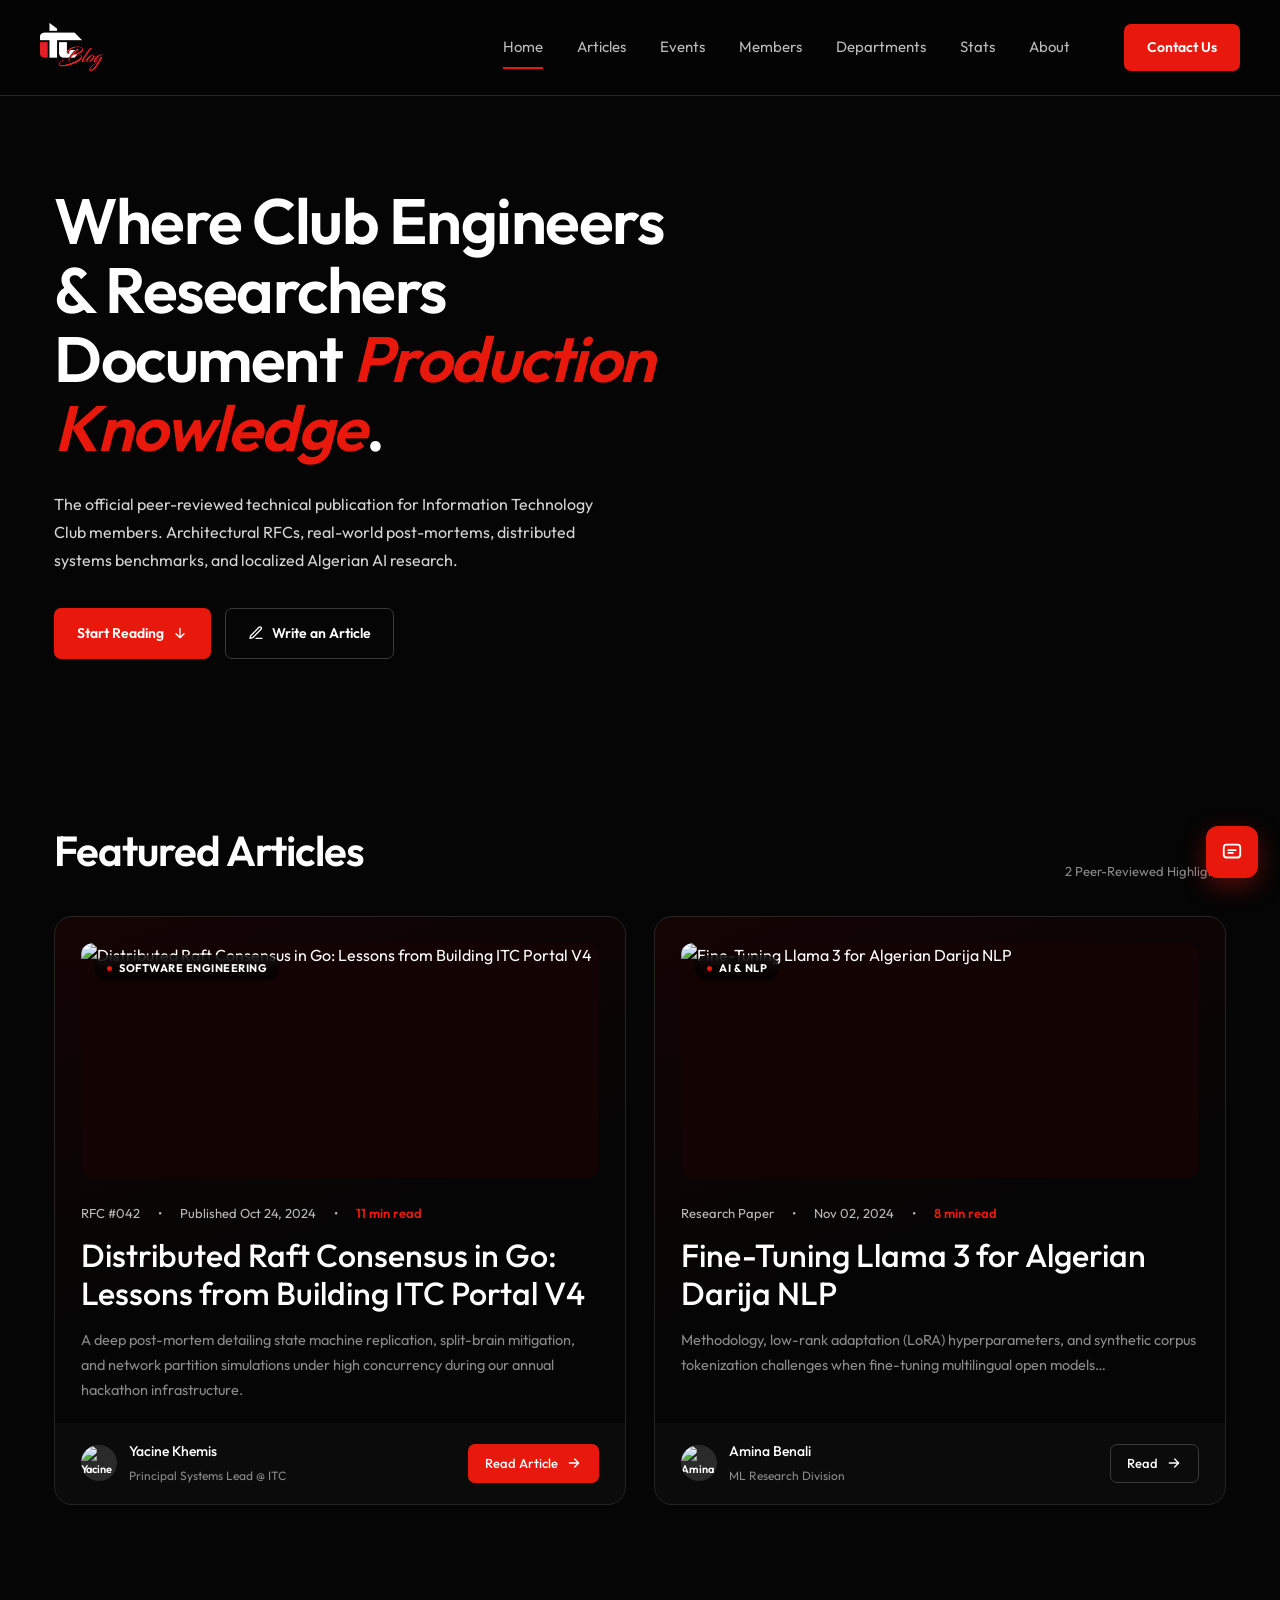
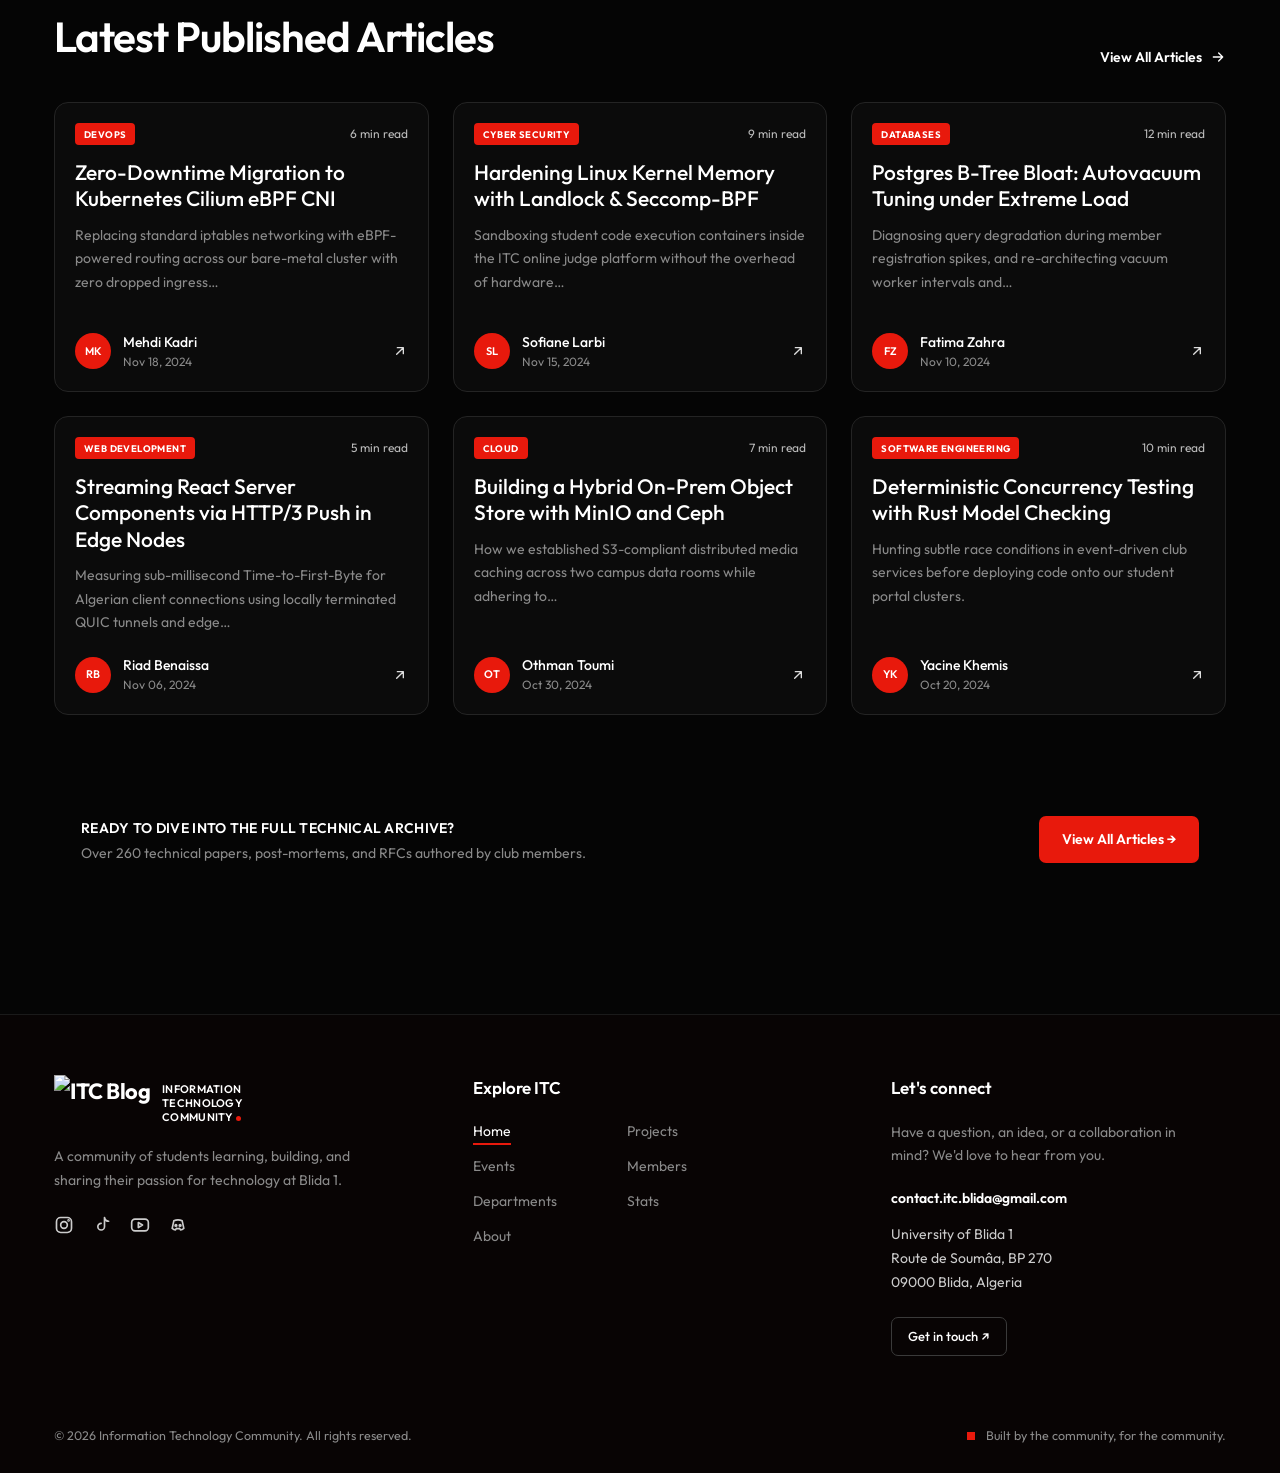
==== index.html @ bb63dd3d "first commit" ====
<!DOCTYPE html>
<html lang="en">
<head>
  <meta charset="UTF-8">
  <meta name="viewport" content="width=device-width, initial-scale=1">
  <title>ITC Blog </title>
  <link rel="preconnect" href="https://fonts.googleapis.com">
  <link rel="preconnect" href="https://fonts.gstatic.com" crossorigin>
  <link href="https://fonts.googleapis.com/css2?family=Outfit:wght@300;400;500;600;700&display=swap" rel="stylesheet">
  <link rel="icon" href="Logo.png">
  <link rel="stylesheet" href="main.css">
</head>
<body>

<header class="nav" id="nav">
  <a href="#home" class="logo"><img src="Logo.png" alt="ITC Blog"></a>
  <button class="burger" id="burger" aria-label="Toggle menu" aria-expanded="false"><i></i><i></i><i></i></button>
  <nav class="links" id="links">
    <a href="#home" class="active">Home</a>
    <a href="articles.html">Articles</a>
    <a href="#">Events</a>
    <a href="#">Members</a>
    <a href="#">Departments</a>
    <a href="#">Stats</a>
    <a href="#footer">About</a>
    <a href="#footer" class="btn btn-red nav-cta">Contact Us</a>
  </nav>
</header>

<main id="home">
  <section class="hero">
    <h1>Where Club Engineers &amp; Researchers Document <em>Production Knowledge</em>.</h1>
    <p>The official peer-reviewed technical publication for Information Technology Club members. Architectural RFCs, real-world post-mortems, distributed systems benchmarks, and localized Algerian AI research.</p>
    <div class="actions">
      <a href="#featured" class="btn btn-red">Start Reading <svg viewBox="0 0 24 24"><path d="M12 5v14M6 13l6 6 6-6"/></svg></a>
      <a href="#" class="btn btn-ghost"><svg viewBox="0 0 24 24"><path d="M12 20h9M16.5 3.5a2.1 2.1 0 013 3L7 19l-4 1 1-4z"/></svg> Write an Article</a>
    </div>
  </section>

  <section class="section" id="featured">
    <div class="section-head">
      <h2>Featured Articles</h2>
      <span class="muted small">2 Peer-Reviewed Highlights</span>
    </div>
    <div class="featured-grid" id="featuredGrid"></div>
  </section>

  <section class="section" id="latest">
    <div class="section-head">
      <h2>Latest Published Articles</h2>
      <a href="articles.html" class="view-all">View All Articles <svg viewBox="0 0 24 24"><path d="M5 12h14M13 6l6 6-6 6"/></svg></a>
    </div>
    <div class="grid" id="latestGrid"></div>

    <div class="cta-bar">
      <div>
        <strong>READY TO DIVE INTO THE FULL TECHNICAL ARCHIVE?</strong>
        <p class="muted">Over 260 technical papers, post-mortems, and RFCs authored by club members.</p>
      </div>
      <a href="articles.html" class="btn btn-red">View All Articles →</a>
    </div>
  </section>
</main>

<footer class="footer" id="footer">
  <div class="footer-grid">
    <div>
      <div class="brand">
        <a href="#home" class="logo"><img src="logo.png" alt="ITC Blog"></a>
        <div class="brand-name">
          INFORMATION<br>
          TECHNOLOGY<br>
          COMMUNITY<i class="dot"></i>
        </div>
      </div>
      <p class="muted">A community of students learning, building, and sharing their passion for technology at Blida 1.</p>
      <div class="socials">
        <a href="#" aria-label="Instagram"><svg viewBox="0 0 24 24"><rect x="3" y="3" width="18" height="18" rx="5"/><circle cx="12" cy="12" r="4"/><circle cx="17.5" cy="6.5" r=".6"/></svg></a>
        <a href="#" aria-label="TikTok"><svg viewBox="0 0 24 24"><path d="M15 3v11a4 4 0 11-4-4M15 3c.5 3 2.5 4.5 5 4.5"/></svg></a>
        <a href="#" aria-label="YouTube"><svg viewBox="0 0 24 24"><rect x="2" y="5" width="20" height="14" rx="4"/><path d="M10 9l5 3-5 3z"/></svg></a>
        <a href="#" aria-label="Discord"><svg viewBox="0 0 24 24"><path d="M7 7c3-1.5 7-1.5 10 0l2 9c-2 1.5-4 2-4 2l-1-2c-1 .3-3 .3-4 0l-1 2s-2-.5-4-2z"/><circle cx="9.5" cy="12.5" r="1"/><circle cx="14.5" cy="12.5" r="1"/></svg></a>
      </div>
    </div>
    <div>
      <h4>Explore ITC</h4>
      <div class="two-col">
        <ul><li><a href="#home" class="on">Home</a></li><li><a href="#">Events</a></li><li><a href="#">Departments</a></li><li><a href="#">About</a></li></ul>
        <ul><li><a href="#">Projects</a></li><li><a href="#">Members</a></li><li><a href="#">Stats</a></li></ul>
      </div>
    </div>
    <div>
      <h4>Let's connect</h4>
      <p class="muted">Have a question, an idea, or a collaboration in mind? We'd love to hear from you.</p>
      <a class="mail" href="mailto:contact.itc.blida@gmail.com">contact.itc.blida@gmail.com</a>
      <address>University of Blida 1<br>Route de Soumâa, BP 270<br>09000 Blida, Algeria</address>
      <a href="mailto:contact.itc.blida@gmail.com" class="btn btn-ghost sm">Get in touch ↗</a>
    </div>
  </div>
  <div class="footer-bottom">
    <span>© <span id="year">2026</span> Information Technology Community. All rights reserved.</span>
    <span><i class="sq"></i> Built by the community, for the community.</span>
  </div>
</footer>

<button class="chat-fab" aria-label="Open chat"><svg viewBox="0 0 24 24"><rect x="3" y="4" width="18" height="14" rx="3"/><path d="M8 10h8M8 13h5"/></svg></button>

<script src="script.js"></script>
</body>
</html>
---- main.css ----
:root{
  --bg:#050505; --card:#0b0b0b; --line:#242424; --text:#fff;
  --muted:#8a8a8a; --red:#e8190c; --red-dark:#b01208;
  --max:1280px; --pad:clamp(20px,5vw,54px);
}

*{
  box-sizing:border-box;
  margin:0;padding:0
}

html{
  scroll-behavior:smooth;
  scroll-padding-top:80px
}

body{
  background:var(--bg);
  color:var(--text);
  font-family:'Outfit',system-ui,sans-serif;
  line-height:1.5;-webkit-font-smoothing:antialiased
}

a{
  color:inherit;
  text-decoration:none
}

ul{
  list-style:none
}

svg{
  width:16px;
  height:16px;
  fill:none;
  stroke:currentColor;
  stroke-width:2;
  stroke-linecap:round;
  stroke-linejoin:round;
  flex:none
}

.muted{
  color:var(--muted)
}

.small{
  font-size:13px
}

:focus-visible{
  outline:2px solid var(--red);
  outline-offset:3px
}

/* Nav */
.nav{
  position:sticky;
  top:0;
  z-index:50;
  display:flex;
  align-items:center;
  justify-content:space-between;
  padding:14px 40px;
  background:rgba(5,5,5,.9);
  backdrop-filter:blur(10px);
  border-bottom:1px solid var(--line)
}

.logo{
  font-weight:700;
  font-size:22px;
  letter-spacing:-.5px
}

.logo span{
  color:var(--red);
  font-style:italic;
  font-weight:500;
  font-size:.8em;
  margin-left:2px
}

.links{
  display:flex;
  align-items:center;
  gap:34px;
  font-size:15px;
  color:#bbb
}

.links a:not(.btn){
  position:relative;
  padding:22px 0;
  transition:color .2s}

.links a:not(.btn):hover,
.links a
.active{color:#fff}
.links a.active::after{
  content:"";
  position:absolute;
  left:0;
  right:0;
  bottom:12px;
  height:2px;
  background:var(--red)
}

.nav-cta{margin-left:20px}

.burger{
  display:none;
  background:none;
  border:0;
  cursor:pointer;
  width:32px;
  height:32px;
  flex-direction:column;
  justify-content:center;
  gap:6px
}

.burger i{
  display:block;
  height:2px;
  background:#fff;
  transition:.25s
}

.burger[aria-expanded=true] i:nth-child(1){
  transform:translateY(8px) rotate(45deg)
}

.burger[aria-expanded=true] i:nth-child(2){
  opacity:0
}

.burger[aria-expanded=true] i:nth-child(3){
  transform:translateY(-8px) rotate(-45deg)
}

/* Buttons */
.btn{
  display:inline-flex;
  align-items:center;
  gap:8px;
  padding:12px 22px;
  border-radius:7px;
  font-size:14px;
  font-weight:600;
  border:1px solid transparent;
  cursor:pointer;
  transition:background .2s,border-color .2s
}

.btn-red{
  background:var(--red);
  color:#fff
}

.btn-red:hover{background:var(--red-dark)}

.btn-ghost{
  border-color:#3a3a3a;
  color:#fff;
  background:transparent
}

.btn-ghost:hover{border-color:#777}

.btn.sm{
  padding:9px 16px;
  font-weight:500;
  font-size:13px
}

/* Hero */
.hero,.section{
  max-width:var(--max);
  margin:0 auto;
  padding-left:var(--pad);
  padding-right:var(--pad)
}

.hero{
  padding-top:90px;
  padding-bottom:110px
}

.hero h1{
  font-size:clamp(38px,6vw,64px);
  line-height:1.08;
  font-weight:600;
  letter-spacing:-1.5px;
  max-width:640px
}
.hero h1 em{
  color:var(--red);
  font-style:italic
}
.hero p{
  margin-top:28px;
  max-width:560px;
  color:#d4d4d4;
  font-size:16px;
  line-height:1.75
}
.actions{
  display:flex;
  flex-wrap:wrap;
  gap:14px;
  margin-top:34px
}
.actions .btn{
  padding:14px 22px
}

/* Sections */
.section{
  padding-top:50px;
  padding-bottom:50px
}
.section-head{
  display:flex;
  align-items:flex-end;
  justify-content:space-between;
  margin-bottom:34px;
  gap:16px
}
.section-head h2{
  font-size:clamp(30px,4vw,42px);
  font-weight:600;
  letter-spacing:-1px
}
.view-all{
  display:inline-flex;
  gap:8px;
  align-items:center;
  font-size:14px;
  font-weight:600
}
.view-all:hover{
  color:var(--red)
}

/* Featured */
.featured-grid{
  display:grid;
  grid-template-columns:1fr 1fr;gap:28px
}
.f-card{
  display:flex;
  flex-direction:column;
  border:1px solid var(--line);
  border-radius:18px;
  overflow:hidden;
  background:linear-gradient(160deg,#150404 0%,#050505 55%)
}
.f-body{
  padding:26px 26px 20px;
  flex:1
}
.f-img{
  position:relative;
  aspect-ratio:2.2/1;
  border-radius:12px;
  overflow:hidden;
  margin-bottom:26px;
  background:#140303
}
.f-img img{
  width:100%;
  height:100%;
  object-fit:cover;
  display:block
}
.f-img .ph{
  position:absolute;
  inset:0;background:
  radial-gradient(circle at 30% 40%,rgba(232,25,12,.55),transparent 45%),
  radial-gradient(circle at 70% 60%,rgba(232,25,12,.35),transparent 50%),
  repeating-linear-gradient(90deg,rgba(255,255,255,.04) 0 2px,transparent 2px 22px)
}
.tag{
  position:absolute;
  top:12px;
  left:14px;
  display:inline-flex;
  align-items:center;
  gap:7px;
  padding:5px 12px;
  border-radius:99px;
  background:rgba(0,0,0,.65);
  font-size:11px;
  font-weight:700;
  letter-spacing:.5px;
  text-transform:uppercase;
  backdrop-filter:blur(6px)
}

.tag::before{
  content:"";
  width:5px;
  height:5px;
  border-radius:50%;
  background:var(--red)
}

.f-meta{
  display:flex;
  gap:18px;
  font-size:13px;
  color:#bbb;
  margin-bottom:12px;
  align-items:center
}
.f-meta .rt,.rt{color:var(--red);font-weight:600}
.f-card h3{
  font-size:clamp(24px,2.6vw,32px);
  line-height:1.2;
  font-weight:500;
  margin-bottom:14px
}
.f-card p{
  color:var(--muted);
  font-size:14.5px;
  line-height:1.75
}
.f-foot{
  display:flex;
  align-items:center;
  justify-content:space-between;
  padding:18px 26px;
  background:rgba(255,255,255,.025)
}
.author{
  display:flex;
  align-items:center;
  gap:12px
}
.avatar{
  width:36px;
  height:36px;
  border-radius:50%;
  background:#2a2a2a;
  display:grid;
  place-items:center;
  font-size:11px;
  font-weight:600;
  flex:none
}
.avatar.red{background:var(--red)}
.author b{
  display:block;
  font-weight:500;
  font-size:14px
}
.author small{color:var(--muted);font-size:12px}

/* Latest grid */
.grid{
  display:grid;
  grid-template-columns:repeat(3,1fr);
  gap:24px
}
.card{
  display:flex;
  flex-direction:column;
  padding:20px;
  min-height:290px;
  border:1px solid var(--line);
  border-radius:14px;
  background:var(--card);
  transition:border-color .2s,transform .2s
}
.card:hover{
  border-color:#5a1511;
  transform:translateY(-3px)
}
.card-top{
  display:flex;
  justify-content:space-between;
  align-items:center;
  margin-bottom:14px;
  font-size:12px;
  color:#bbb
}
.chip{
  background:var(--red);
  color:#fff;
  font-size:9.5px;
  font-weight:700;
  letter-spacing:.4px;
  text-transform:uppercase;
  padding:4px 9px;
  border-radius:4px
}
.card h3{
  font-size:21px;
  line-height:1.25;
  font-weight:500;
  margin-bottom:12px
}
.card p{
  color:var(--muted);
  font-size:14px;
  line-height:1.7;
  flex:1
}
.card-foot{
  display:flex;
  align-items:center;
  justify-content:space-between;
  margin-top:20px
}
.card-foot small{color:var(--muted);font-size:12px;display:block}
.card-foot svg{color:#ddd}

/* CTA bar */
.cta-bar{
  display:flex;
  align-items:center;
  justify-content:space-between;
  gap:20px;
  flex-wrap:wrap;
  padding:30px 27px;
  margin-top:70px;
  margin-bottom:30px
}
.cta-bar strong{
  font-size:14px;
  font-weight:600;
  letter-spacing:.3px
}
.cta-bar p{
  font-size:14px;
  margin-top:4px
}

/* Footer */
.footer{
  background:#080404;
  border-top:1px solid #1a1a1a;
  padding:60px var(--pad) 28px;
  margin-top:40px
}
.footer-grid{
  max-width:var(--max);
  margin:0 auto;
  display:grid;
  grid-template-columns:1.1fr 1.1fr 1fr;
  gap:50px
}
.footer p{
  font-size:14px;
  line-height:1.7;
  margin-top:14px;
  max-width:320px
}
.footer h4{
  font-size:17px;
  font-weight:600;
  margin-bottom:20px
}
.two-col{
  display:flex;
  gap:70px
}
.two-col li{
  margin-bottom:14px;
  font-size:14px;
  color:var(--muted)
}
.two-col a:hover,.two-col a.on{
  color:#fff
}
.two-col a.on{
  border-bottom:2px solid var(--red);
  padding-bottom:3px
}
.socials{
  display:flex;
  gap:18px;
  margin-top:22px;
  color:#ccc
}
.socials svg{
  width:20px;
  height:20px
}
.socials a:hover{color:var(--red)}
.mail{
  display:block;
  margin:20px 0 14px;
  font-weight:600;
  font-size:14px
}
address{
  font-style:normal;
  color:#ccc;
  font-size:14px;
  line-height:1.7;
  margin-bottom:22px
}
.footer-bottom{
  max-width:var(--max);
  margin:70px auto 0;
  display:flex;
  justify-content:space-between;
  flex-wrap:wrap;
  gap:10px;
  font-size:12.5px;
  color:var(--muted)
}
.sq{
  display:inline-block;
  width:8px;
  height:8px;
  background:var(--red);
  margin-right:8px
}
.chat-fab{
  position:fixed;
  right:22px;
  bottom:22px;
  width:52px;
  height:52px;
  border:0;
  border-radius:12px;
  background:var(--red);
  color:#fff;
  display:grid;
  place-items:center;
  cursor:pointer;
  box-shadow:0 8px 24px rgba(232,25,12,.35);
  z-index:40
}
.chat-fab svg{
  width:22px;
  height:22px
}
.brand{
  display:flex;
  align-items:center;
  gap:12px
}
.brand .logo img{
  height:34px;
  width:auto;
  display:block
}
.brand-name{
  font-size:11px;
  font-weight:600;
  line-height:1.3;
  letter-spacing:.3px;
  color:#fff;
  text-transform:uppercase;
}
.brand-name .dot{
  display:inline-block;
  width:5px;height:5px;
  border-radius:50%;
  background:var(--red);
  margin-left:3px;
  vertical-align:baseline;
}

@media(max-width:980px){
  .featured-grid{grid-template-columns:1fr}
  .grid{grid-template-columns:1fr 1fr}
  .footer-grid{grid-template-columns:1fr 1fr}
}
@media(max-width:820px){
  .nav{padding:12px 20px}
  .burger{display:flex}
  .links{
    position:absolute;
    top:100%;
    left:0;
    right:0;
    flex-direction:column;
    align-items:flex-start;
    gap:0;
    background:#050505;
    border-bottom:1px solid var(--line);
    padding:8px 20px 20px;
    display:none
  }
  .links.open{display:flex}
  .links a:not(.btn){
    padding:14px 0;
    width:100%
  }
  .links a.active::after{display:none}
  .nav-cta{margin:10px 0 0}
}
@media(max-width:620px){
  .grid,.footer-grid{grid-template-columns:1fr}
  .hero{padding-top:60px;padding-bottom:70px}
  .two-col{gap:40px}
}
@media(prefers-reduced-motion:reduce){*{transition:none!important;scroll-behavior:auto!important}}

.logo img{
  display:block;
  height:48px;
  width:auto
}
.footer .logo img{height:56px}
.avatar{overflow:hidden}
.avatar img{
  width:100%;
  height:100%;
  object-fit:cover;
  object-position:center top;
  display:block
}
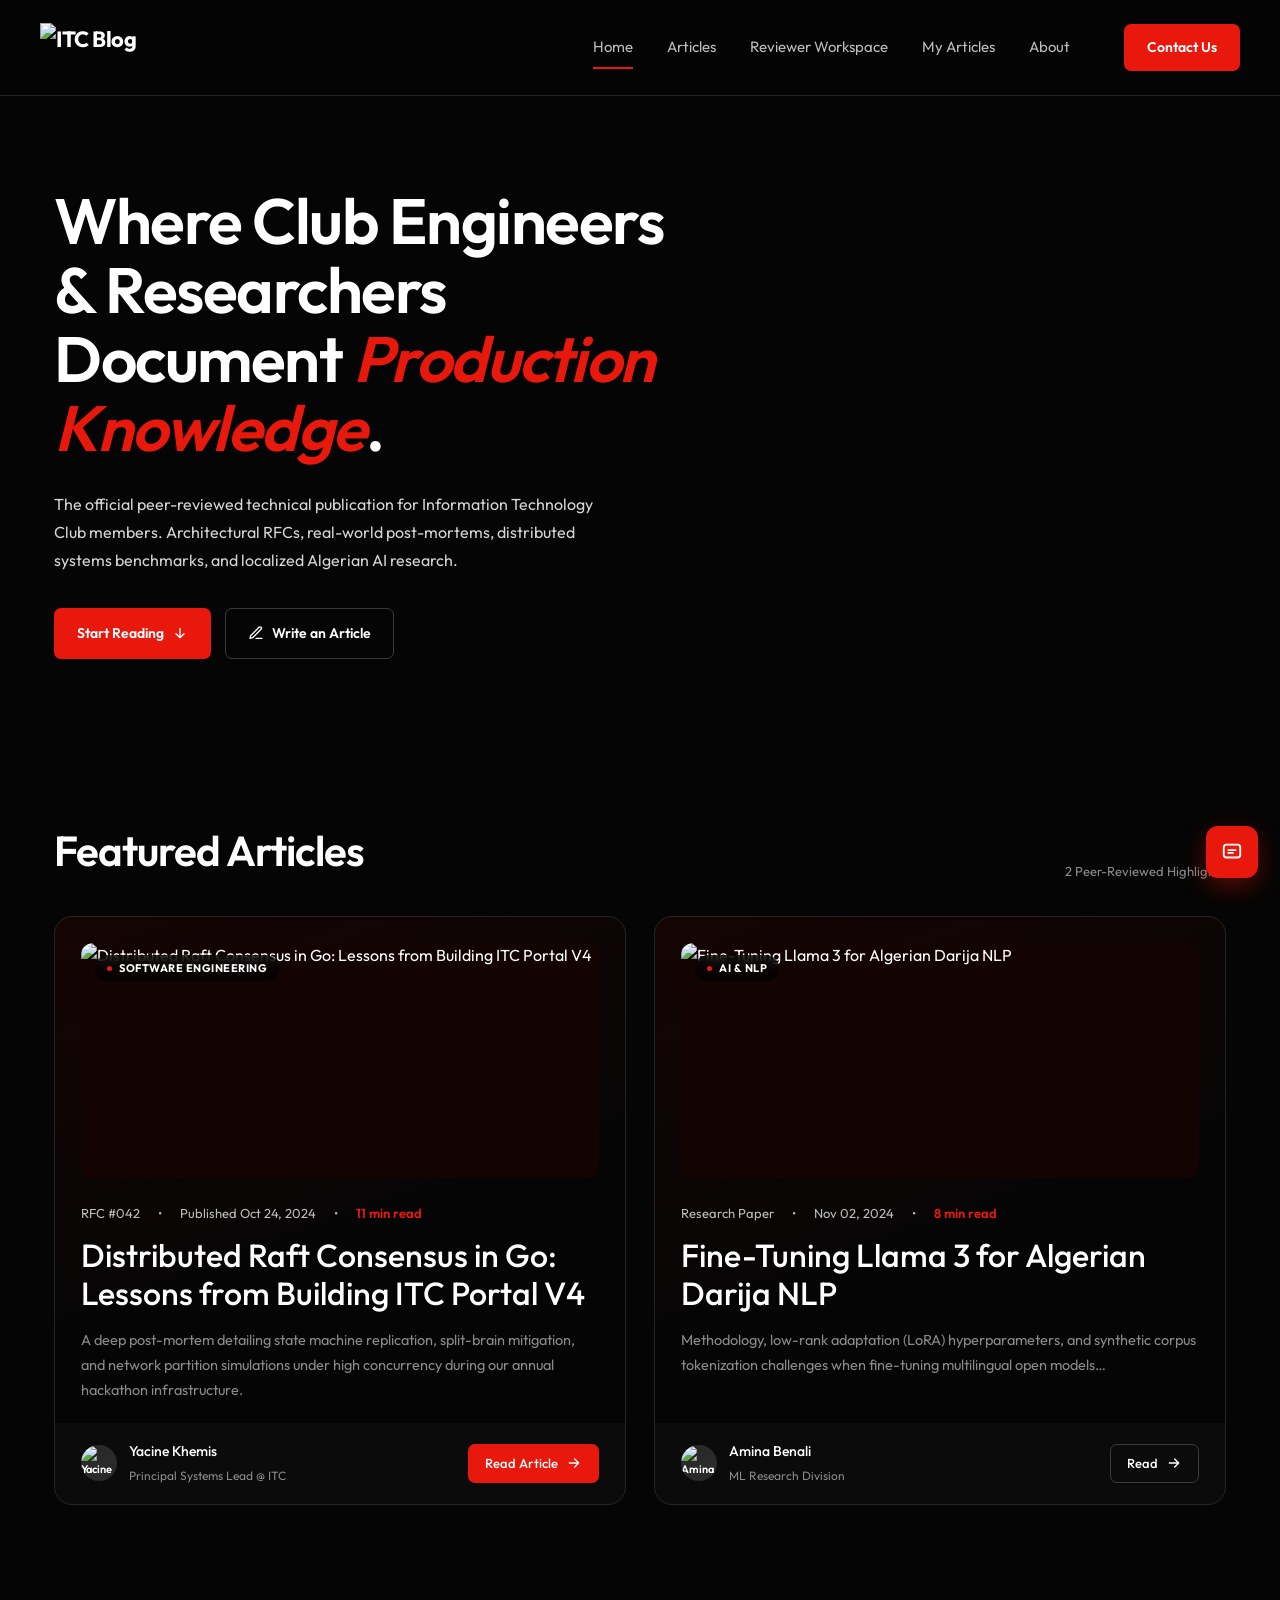
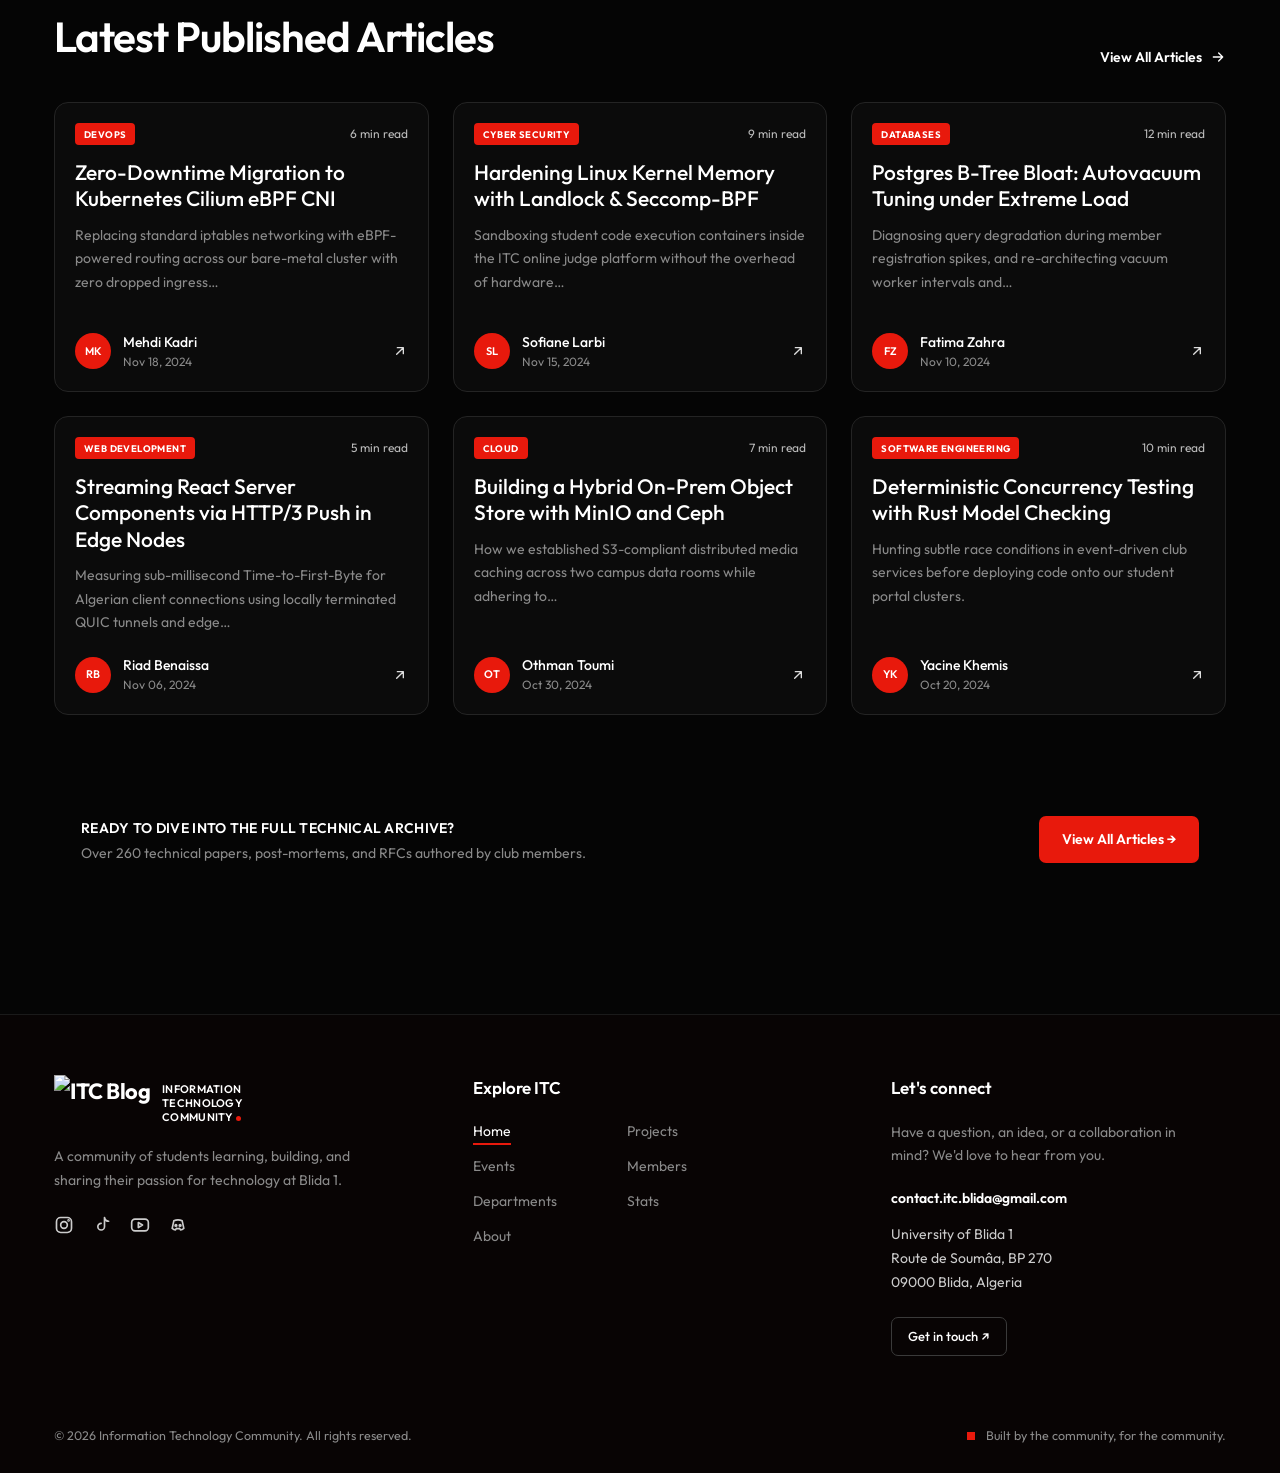
==== commit b615049b: "commit" ====
--- a/index.html
+++ b/index.html
@@ -7,21 +7,19 @@
   <link rel="preconnect" href="https://fonts.googleapis.com">
   <link rel="preconnect" href="https://fonts.gstatic.com" crossorigin>
   <link href="https://fonts.googleapis.com/css2?family=Outfit:wght@300;400;500;600;700&display=swap" rel="stylesheet">
-  <link rel="icon" href="Logo.png">
+  <link rel="icon" href="logo.png">
   <link rel="stylesheet" href="main.css">
 </head>
 <body>
 
 <header class="nav" id="nav">
-  <a href="#home" class="logo"><img src="Logo.png" alt="ITC Blog"></a>
+  <a href="#home" class="logo"><img src="logo.png" alt="ITC Blog"></a>
   <button class="burger" id="burger" aria-label="Toggle menu" aria-expanded="false"><i></i><i></i><i></i></button>
   <nav class="links" id="links">
     <a href="#home" class="active">Home</a>
     <a href="articles.html">Articles</a>
-    <a href="#">Events</a>
-    <a href="#">Members</a>
-    <a href="#">Departments</a>
-    <a href="#">Stats</a>
+    <a href="Reviewer.html">Reviewer Workspace</a>
+    <a href="MyArticles.html">My Articles</a>
     <a href="#footer">About</a>
     <a href="#footer" class="btn btn-red nav-cta">Contact Us</a>
   </nav>
